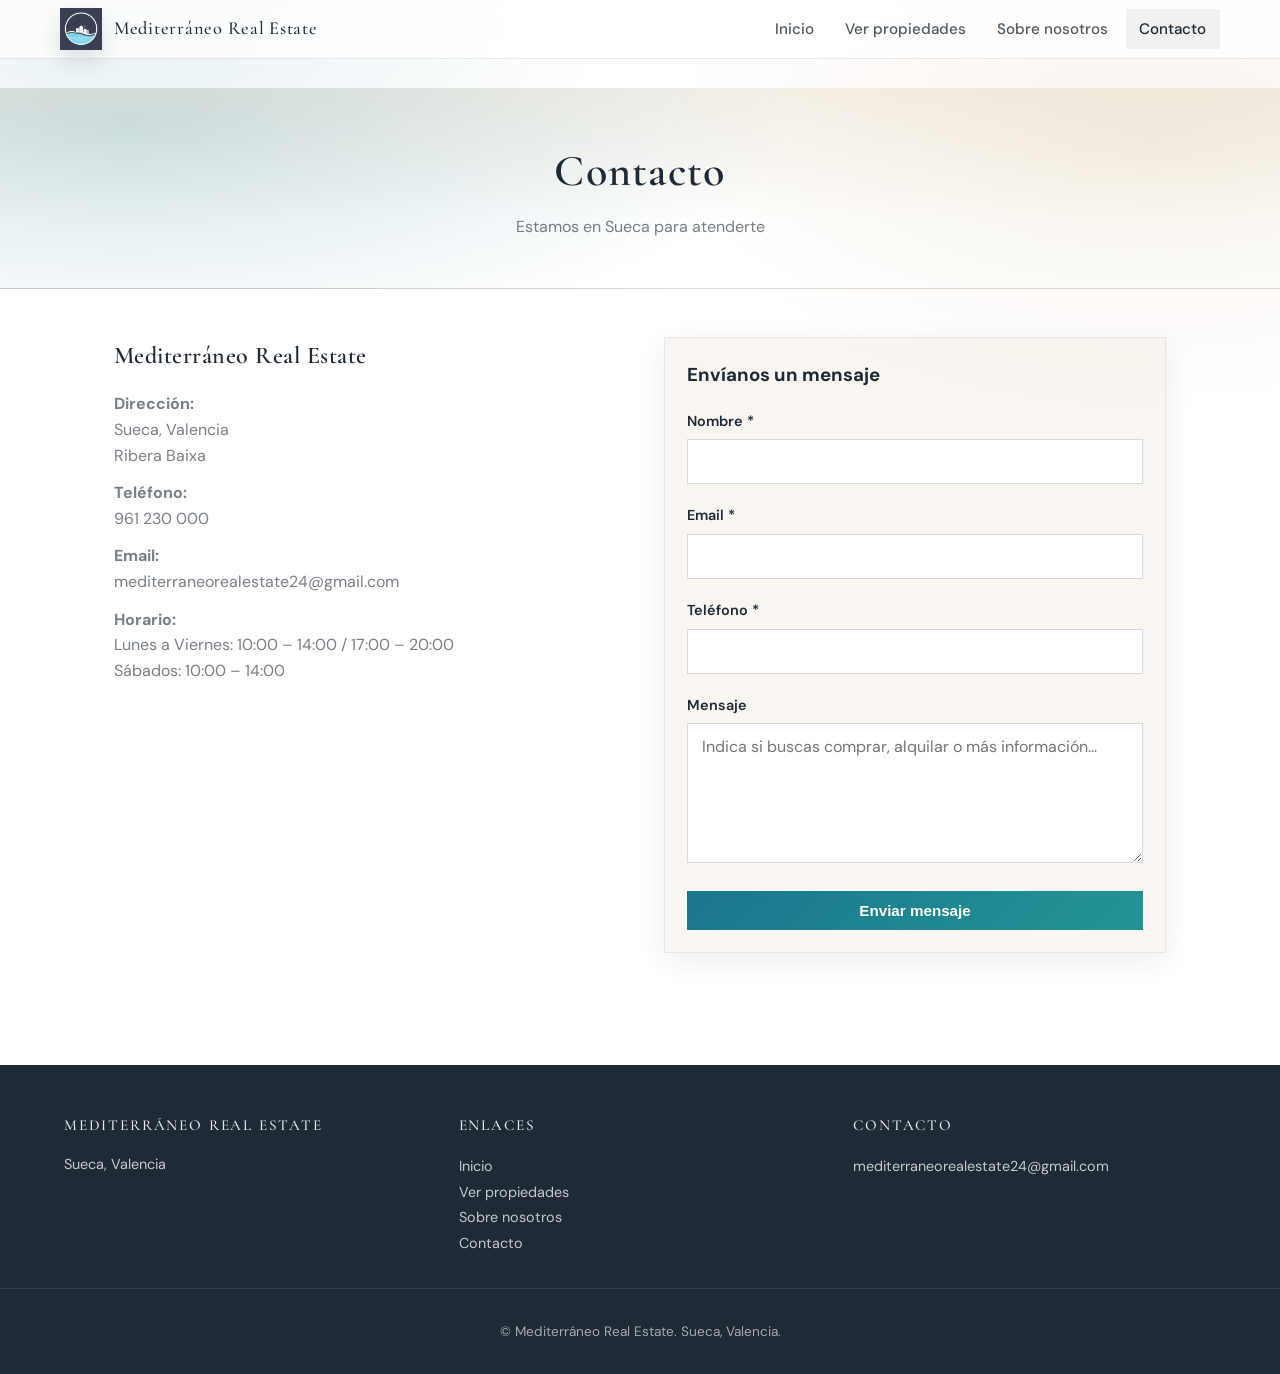
==== contacto.html @ bcb8c0ab "Initial commit: Mediterráneo Real Estate website Co-authored-by: Cursor <cursoragent@cursor.com>" ====
<!DOCTYPE html>
<html lang="es">
<head>
  <meta charset="UTF-8">
  <meta name="viewport" content="width=device-width, initial-scale=1.0">
  <title>Contacto | Mediterráneo Real Estate</title>
  <meta name="description" content="Contacta con Mediterráneo Real Estate en Sueca, Valencia.">
  <link rel="canonical" href="https://mediterraneorealestate.netlify.app/contacto.html">
  <meta property="og:type" content="website">
  <meta property="og:url" content="https://mediterraneorealestate.netlify.app/contacto.html">
  <meta property="og:title" content="Contacto | Mediterráneo Real Estate">
  <meta property="og:description" content="Contacta con Mediterráneo Real Estate en Sueca, Valencia.">
  <meta property="og:image" content="https://mediterraneorealestate.netlify.app/assets/logo.png">
  <meta property="og:locale" content="es_ES">
  <meta name="twitter:card" content="summary_large_image">
  <meta name="twitter:title" content="Contacto | Mediterráneo Real Estate">
  <meta name="twitter:description" content="Contacta con Mediterráneo Real Estate en Sueca, Valencia.">
  <script async src="https://www.googletagmanager.com/gtag/js?id=G-HPLTVZCX7P"></script>
  <script>
    window.dataLayer = window.dataLayer || [];
    function gtag(){ dataLayer.push(arguments); }
    gtag('js', new Date());
    gtag('config', 'G-HPLTVZCX7P');
  </script>
  <link rel="preconnect" href="https://fonts.googleapis.com">
  <link rel="preconnect" href="https://fonts.gstatic.com" crossorigin>
  <link href="https://fonts.googleapis.com/css2?family=Cormorant+Garamond:ital,wght@0,400;0,500;0,600;0,700;1,400&family=DM+Sans:wght@400;500;600;700&display=swap" rel="stylesheet">
  <link rel="stylesheet" href="css/styles.css">
</head>
<body>
  <header class="site-header">
    <div class="header-inner">
      <a href="index.html" class="logo-link">
        <img src="assets/logo.png" alt="Mediterráneo Real Estate">
        <span class="logo-text">Mediterráneo Real Estate</span>
      </a>
      <nav class="nav-main" id="nav-main">
        <a href="index.html#inicio">Inicio</a>
        <a href="index.html#propiedades">Ver propiedades</a>
        <a href="index.html#sobre">Sobre nosotros</a>
        <a href="contacto.html" class="active">Contacto</a>
      </nav>
      <button class="nav-toggle" id="nav-toggle" aria-label="Abrir menú">☰</button>
    </div>
  </header>

  <main>
    <header class="page-header">
      <div class="container">
        <h1>Contacto</h1>
        <p>Estamos en Sueca para atenderte</p>
      </div>
    </header>

    <section class="section">
      <div class="container">
        <div class="contact-layout">
          <div class="contact-info">
            <h3>Mediterráneo Real Estate</h3>
            <p><strong>Dirección:</strong><br>Sueca, Valencia<br>Ribera Baixa</p>
            <p><strong>Teléfono:</strong><br><a href="tel:+349612300000">961 230 000</a></p>
            <p><strong>Email:</strong><br><a href="mailto:mediterraneorealestate24@gmail.com">mediterraneorealestate24@gmail.com</a></p>
            <p><strong>Horario:</strong><br>Lunes a Viernes: 10:00 – 14:00 / 17:00 – 20:00<br>Sábados: 10:00 – 14:00</p>
          </div>
          <div class="contact-form">
            <h3 style="margin-bottom: 1.25rem;">Envíanos un mensaje</h3>
            <form action="#" method="post" id="contact-form" data-validate="contact">
              <div class="form-group">
                <label for="nombre">Nombre *</label>
                <input type="text" id="nombre" name="nombre" required>
              </div>
              <div class="form-group">
                <label for="email">Email *</label>
                <input type="email" id="email" name="email" required>
              </div>
              <div class="form-group">
                <label for="telefono">Teléfono *</label>
                <input type="tel" id="telefono" name="telefono" required>
              </div>
              <div class="form-group">
                <label for="mensaje">Mensaje</label>
                <textarea id="mensaje" name="mensaje" placeholder="Indica si buscas comprar, alquilar o más información..."></textarea>
              </div>
              <button type="submit" class="btn btn-primary" style="width: 100%;" data-ga-event="form_submit" data-ga-label="contacto">Enviar mensaje</button>
              <div class="inline-alert" data-form-alert role="status" aria-live="polite"></div>
            </form>
          </div>
        </div>
      </div>
    </section>
  </main>

  <footer class="site-footer">
    <div class="footer-inner">
      <div>
        <h4>Mediterráneo Real Estate</h4>
        <p>Sueca, Valencia</p>
      </div>
      <div>
        <h4>Enlaces</h4>
        <a href="index.html">Inicio</a><br>
        <a href="index.html#propiedades">Ver propiedades</a><br>
        <a href="index.html#sobre">Sobre nosotros</a><br>
        <a href="contacto.html">Contacto</a>
      </div>
      <div>
        <h4>Contacto</h4>
        <a href="mailto:mediterraneorealestate24@gmail.com">mediterraneorealestate24@gmail.com</a>
      </div>
    </div>
    <div class="footer-bottom">
      © Mediterráneo Real Estate. Sueca, Valencia.
    </div>
  </footer>

  <script src="js/app.js" defer></script>
</body>
</html>
---- css/styles.css ----
/* Mediterráneo Real Estate — Sueca, Valencia */

:root {
  --color-ink: #1e2a35;
  --color-ink-2: rgba(30,42,53,0.78);
  --color-muted: rgba(30,42,53,0.60);

  --color-bg: #ffffff;
  --color-sand: #f4efe6;
  --color-mist: #f6f7f9;
  --color-line: rgba(30,42,53,0.10);

  --color-accent: #0f6f8a;          /* mediterranean blue */
  --color-accent-2: #d9c7a0;        /* warm sand accent */
  --color-accent-hover: #1186a6;
  --color-teal: #0b8a8a;
  --color-sunset: #d18d5f;

  --font-sans: 'DM Sans', -apple-system, BlinkMacSystemFont, system-ui, sans-serif;
  --font-display: 'Cormorant Garamond', Georgia, serif;
  --radius: 0px;
  --shadow: 0 10px 30px rgba(30,42,53,0.10);
  --shadow-hover: 0 18px 48px rgba(30,42,53,0.14);
  --shadow-soft: 0 8px 26px rgba(30,42,53,0.08);

  --ease-out: cubic-bezier(0.16, 1, 0.3, 1);
  --focus: 0 0 0 4px rgba(15,111,138,0.18);
}

* {
  box-sizing: border-box;
  margin: 0;
  padding: 0;
}

html {
  scroll-behavior: smooth;
}

body {
  font-family: var(--font-sans);
  color: var(--color-ink);
  line-height: 1.6;
  background:
    radial-gradient(900px 500px at 10% 0%, rgba(15,111,138,0.10) 0%, rgba(15,111,138,0) 55%),
    radial-gradient(900px 500px at 90% 10%, rgba(209,141,95,0.10) 0%, rgba(209,141,95,0) 55%),
    var(--color-bg);
}

img {
  max-width: 100%;
  height: auto;
  display: block;
}

a {
  color: inherit;
  text-decoration: none;
}

/* Header - white, minimal */
.site-header {
  position: fixed;
  top: 0;
  left: 0;
  right: 0;
  z-index: 100;
  background: rgba(255,255,255,0.78);
  border-bottom: 1px solid var(--color-line);
  backdrop-filter: blur(10px);
  -webkit-backdrop-filter: blur(10px);
}

.header-inner {
  max-width: 1200px;
  margin: 0 auto;
  padding: 0.5rem 1.25rem;
  display: flex;
  align-items: center;
  justify-content: space-between;
  gap: 2rem;
}

.logo-link {
  display: flex;
  align-items: center;
  gap: 0.75rem;
}

.logo-link img {
  height: 42px;
  width: 42px;
  object-fit: cover;
  border-radius: var(--radius);
  box-shadow: 0 10px 22px rgba(30,42,53,0.14);
}

.logo-text {
  font-family: var(--font-display);
  font-weight: 500;
  font-size: 1.15rem;
  color: var(--color-ink);
  letter-spacing: 0.04em;
}

.nav-main {
  display: flex;
  align-items: center;
  gap: 0.25rem;
}

.nav-main a {
  color: var(--color-ink-2);
  font-weight: 500;
  font-size: 0.95rem;
  padding: 0.52rem 0.85rem;
  border-radius: var(--radius);
  transition: color 0.25s var(--ease-out), background 0.25s var(--ease-out);
}

.nav-main a:hover,
.nav-main a.active {
  color: var(--color-ink);
  background: rgba(30,42,53,0.06);
}

.nav-toggle {
  display: none;
  background: none;
  border: none;
  color: var(--color-ink);
  font-size: 1.5rem;
  cursor: pointer;
  padding: 0.5rem;
}

/* Main content - offset for fixed header */
main {
  padding-top: 88px;
  min-height: calc(100vh - 88px);
}

.container {
  max-width: 1100px;
  margin: 0 auto;
  padding: 0 1.5rem;
}

.container-wide {
  max-width: 1200px;
  margin: 0 auto;
  padding: 0 1.5rem;
}

/* Hero */
.hero {
  background: linear-gradient(180deg, rgba(244,239,230,0.94) 0%, rgba(255,255,255,0.98) 55%, rgba(255,255,255,1) 100%);
  color: var(--color-ink);
  padding: 4rem 0 5rem;
  text-align: center;
  position: relative;
}

.hero.hero-with-bg {
  background:
    linear-gradient(180deg, rgba(30,42,53,0.18) 0%, rgba(30,42,53,0.50) 55%, rgba(30,42,53,0.82) 100%),
    url('https://images.unsplash.com/photo-1600585152220-90363fe7e115?w=2200&q=90') center/cover no-repeat;
  min-height: 84vh;
  display: flex;
  align-items: center;
  padding: 6rem 0 5rem;
}

.hero h1 {
  font-family: var(--font-display);
  font-size: clamp(2.25rem, 5.5vw, 3.5rem);
  font-weight: 600;
  letter-spacing: 0.02em;
  margin-bottom: 1rem;
  line-height: 1.15;
}

.hero.hero-with-bg h1 {
  font-weight: 500;
  letter-spacing: 0.04em;
  color: #fff;
  text-shadow: 0 18px 55px rgba(0,0,0,0.45);
}

.hero .subtitle {
  font-size: 1.15rem;
  font-weight: 400;
  opacity: 0.95;
  margin-bottom: 2rem;
  max-width: 520px;
  margin-left: auto;
  margin-right: auto;
  letter-spacing: 0.01em;
}

.hero.hero-with-bg .subtitle {
  color: rgba(255,255,255,0.88);
}

.hero-actions {
  display: flex;
  flex-wrap: wrap;
  gap: 1rem;
  justify-content: center;
}

/* Buttons */
.btn {
  display: inline-flex;
  align-items: center;
  justify-content: center;
  gap: 0.5rem;
  font-weight: 600;
  font-size: 0.95rem;
  padding: 0.7rem 1.15rem;
  border-radius: var(--radius);
  transition: transform 0.25s var(--ease-out), box-shadow 0.25s var(--ease-out), background 0.25s var(--ease-out), color 0.25s var(--ease-out), border-color 0.25s var(--ease-out);
  border: none;
  cursor: pointer;
}

.btn-primary {
  background: linear-gradient(135deg, rgba(15,111,138,0.95) 0%, rgba(11,138,138,0.90) 100%);
  color: #fff;
}

.btn-primary:hover {
  background: linear-gradient(135deg, rgba(17,134,166,0.98) 0%, rgba(11,138,138,0.96) 100%);
  transform: translateY(-2px);
  box-shadow: var(--shadow-hover);
}

.btn-outline {
  background: transparent;
  color: var(--color-ink);
  border: 1px solid rgba(30,42,53,0.22);
}

.btn-outline:hover {
  border-color: rgba(30,42,53,0.28);
  background: rgba(244,239,230,0.65);
}

.btn-soft {
  background: rgba(255,255,255,0.18);
  border-color: rgba(255,255,255,0.45);
  color: rgba(255,255,255,0.92);
}

.btn-soft:hover {
  border-color: rgba(255,255,255,0.60);
  background: rgba(255,255,255,0.26);
}

/* Section titles */
.section-title {
  font-family: var(--font-display);
  font-size: clamp(1.9rem, 3.2vw, 2.5rem);
  font-weight: 600;
  color: var(--color-ink);
  margin-bottom: 0.5rem;
  letter-spacing: 0.02em;
}

.section-subtitle {
  color: var(--color-muted);
  font-size: 1rem;
  margin-bottom: 2rem;
}

/* Cards */
.card-grid {
  display: grid;
  grid-template-columns: repeat(auto-fit, minmax(320px, 1fr));
  gap: 1.5rem;
}

.card {
  background: #fff;
  border-radius: var(--radius);
  overflow: hidden;
  box-shadow: var(--shadow);
  border: 1px solid rgba(30,42,53,0.08);
  transition: transform 0.35s var(--ease-out), box-shadow 0.35s var(--ease-out), border-color 0.35s var(--ease-out);
}

.card:hover {
  transform: translateY(-4px);
  box-shadow: var(--shadow-hover);
  border-color: rgba(30,42,53,0.14);
}

.card-image {
  aspect-ratio: 16/10;
  background: linear-gradient(135deg, rgba(15,111,138,0.14) 0%, rgba(217,199,160,0.24) 100%);
  overflow: hidden;
}

.card-image img {
  width: 100%;
  height: 100%;
  object-fit: cover;
  transition: transform 0.55s var(--ease-out);
}

.card:hover .card-image img {
  transform: scale(1.05);
}

.card-body {
  padding: 1.45rem;
}

.card-body h3 {
  font-family: var(--font-display);
  font-size: 1.35rem;
  font-weight: 600;
  color: var(--color-ink);
  margin-bottom: 0.5rem;
  letter-spacing: 0.02em;
}

.card-body p {
  color: var(--color-muted);
  font-size: 0.95rem;
}

/* Home sections */
.section {
  padding: 3rem 0;
}

.section-alt {
  background:
    radial-gradient(900px 380px at 15% 10%, rgba(15,111,138,0.10) 0%, rgba(15,111,138,0) 55%),
    radial-gradient(900px 380px at 85% 10%, rgba(209,141,95,0.14) 0%, rgba(209,141,95,0) 55%),
    linear-gradient(180deg, rgba(246,247,249,0.92) 0%, rgba(255,255,255,1) 100%);
}

/* Footer */
.site-footer {
  background: var(--color-ink);
  color: #fff;
  padding: 3rem 0 2rem;
  margin-top: 4rem;
}

.footer-inner {
  max-width: 1200px;
  margin: 0 auto;
  padding: 0 1.5rem;
  display: grid;
  grid-template-columns: repeat(auto-fit, minmax(200px, 1fr));
  gap: 2rem;
  margin-bottom: 2rem;
}

.footer-inner h4 {
  font-family: var(--font-display);
  font-size: 0.95rem;
  font-weight: 500;
  text-transform: uppercase;
  letter-spacing: 0.12em;
  margin-bottom: 1rem;
  opacity: 0.9;
}

.footer-inner a,
.footer-inner p {
  color: rgba(255,255,255,0.75);
  font-size: 0.9rem;
  margin-bottom: 0.5rem;
}

.footer-inner a:hover {
  color: rgba(217,199,160,0.95);
}

.footer-bottom {
  text-align: center;
  padding-top: 2rem;
  border-top: 1px solid rgba(255,255,255,0.1);
  color: rgba(255,255,255,0.6);
  font-size: 0.85rem;
}

/* Page header (inner pages) */
.page-header {
  background:
    radial-gradient(1200px 400px at 10% 20%, rgba(15,111,138,0.18) 0%, rgba(15,111,138,0) 55%),
    radial-gradient(900px 380px at 90% 30%, rgba(217,199,160,0.24) 0%, rgba(217,199,160,0) 55%),
    linear-gradient(180deg, rgba(244,239,230,0.9) 0%, rgba(255,255,255,1) 65%);
  color: var(--color-ink);
  padding: 3rem 0;
  text-align: center;
  border-bottom: 1px solid var(--color-line);
}

.page-header h1 {
  font-family: var(--font-display);
  font-size: clamp(1.9rem, 4vw, 2.75rem);
  font-weight: 600;
  letter-spacing: 0.03em;
}

.page-header p {
  color: var(--color-muted);
  margin-top: 0.5rem;
}

/* Testimonials */
.testimonials-grid {
  display: grid;
  grid-template-columns: repeat(auto-fit, minmax(300px, 1fr));
  gap: 1.5rem;
}

.testimonial-card {
  background: #fff;
  padding: 2rem;
  border-radius: var(--radius);
  box-shadow: var(--shadow-soft);
  border-left: 3px solid rgba(15,111,138,0.55);
  border: 1px solid rgba(30,42,53,0.08);
}

.testimonial-card blockquote {
  font-size: 1rem;
  color: var(--color-ink);
  margin-bottom: 1.25rem;
  font-style: italic;
  line-height: 1.65;
}

.testimonial-card .author {
  font-weight: 600;
  color: var(--color-ink);
  font-size: 0.95rem;
}

.testimonial-card .role {
  font-size: 0.85rem;
  color: var(--color-muted);
}

/* Forms */
.form-group {
  margin-bottom: 1.25rem;
}

.form-group label {
  display: block;
  font-weight: 600;
  font-size: 0.9rem;
  color: var(--color-ink);
  margin-bottom: 0.4rem;
}

.form-group input,
.form-group textarea {
  width: 100%;
  padding: 0.7rem 0.9rem;
  border: 1px solid rgba(30,42,53,0.18);
  border-radius: var(--radius);
  font-family: inherit;
  font-size: 1rem;
  transition: border-color 0.25s var(--ease-out), box-shadow 0.25s var(--ease-out);
  background: #fff;
}

.form-group input:focus,
.form-group textarea:focus {
  outline: none;
  border-color: rgba(15,111,138,0.55);
  box-shadow: var(--focus);
}

.form-group textarea {
  min-height: 140px;
  resize: vertical;
}

.contact-layout {
  display: grid;
  grid-template-columns: 1fr 1fr;
  gap: 3rem;
  align-items: start;
}

.contact-info h3 {
  font-family: var(--font-display);
  font-size: 1.5rem;
  font-weight: 600;
  color: var(--color-ink);
  margin-bottom: 1rem;
  letter-spacing: 0.02em;
}

.contact-info p {
  color: var(--color-muted);
  margin-bottom: 0.75rem;
}

.contact-form {
  background: rgba(244,239,230,0.55);
  padding: 1.35rem;
  border-radius: var(--radius);
  border: 1px solid rgba(30,42,53,0.08);
  box-shadow: var(--shadow-soft);
}

/* Listings (Buy/Rent) */
.listing-filters {
  display: flex;
  flex-wrap: wrap;
  gap: 1rem;
  margin-bottom: 2rem;
  align-items: center;
}

.listing-filters select {
  padding: 0.55rem 0.85rem;
  border: 1px solid rgba(30,42,53,0.18);
  border-radius: var(--radius);
  font-family: inherit;
  font-size: 0.95rem;
  background: #fff;
}

.listing-placeholder {
  text-align: center;
  padding: 2.75rem 1.5rem;
  background: rgba(244,239,230,0.45);
  border-radius: var(--radius);
  color: var(--color-muted);
  border: 1px solid rgba(30,42,53,0.08);
}

.listing-placeholder p {
  margin-bottom: 1rem;
}

/* Mobile */
@media (max-width: 768px) {
  .nav-main {
    display: none;
    position: absolute;
    top: 100%;
    left: 0;
    right: 0;
    background: #ffffff;
    flex-direction: column;
    padding: 1rem;
    border-bottom: 1px solid var(--color-line);
    box-shadow: 0 18px 40px rgba(30,42,53,0.10);
  }

  .nav-main.is-open {
    display: flex;
  }

  .nav-toggle {
    display: block;
  }

  .contact-layout {
    grid-template-columns: 1fr;
  }

  .hero {
    padding: 3rem 0 4rem;
  }
}

/* -----------------------------
   Reveal animations (on-scroll)
------------------------------ */
.reveal {
  opacity: 0;
  transform: translateY(14px);
  transition: opacity 0.8s var(--ease-out), transform 0.8s var(--ease-out);
  will-change: opacity, transform;
}

.reveal.is-visible {
  opacity: 1;
  transform: translateY(0);
}

/* -----------------------------
   Property UI
------------------------------ */
.pill {
  display: inline-flex;
  align-items: center;
  gap: 0.5rem;
  font-size: 0.78rem;
  font-weight: 600;
  letter-spacing: 0.08em;
  text-transform: uppercase;
  padding: 0.35rem 0.6rem;
  border-radius: 999px;
  border: 1px solid rgba(30,42,53,0.14);
  background: rgba(255,255,255,0.85);
  color: rgba(30,42,53,0.78);
}

.meta-row {
  display: flex;
  flex-wrap: wrap;
  gap: 0.6rem 1rem;
  margin-top: 0.9rem;
  color: rgba(30,42,53,0.70);
  font-size: 0.92rem;
}

.meta-item {
  display: inline-flex;
  align-items: center;
  gap: 0.5rem;
}

.icon {
  width: 18px;
  height: 18px;
  display: inline-block;
  border-radius: var(--radius);
  background: rgba(15,111,138,0.10);
  border: 1px solid rgba(15,111,138,0.18);
  position: relative;
}

.icon::after {
  content: "";
  position: absolute;
  inset: 4px;
  border-radius: 5px;
  background: rgba(15,111,138,0.22);
}

.price {
  margin-top: 0.85rem;
  font-weight: 700;
  letter-spacing: 0.02em;
  color: var(--color-ink);
}

.card-actions {
  margin-top: 1.1rem;
  display: flex;
  justify-content: space-between;
  align-items: center;
  gap: 0.75rem;
}

.btn-link {
  font-weight: 400;
  color: rgba(15,111,138,0.95);
  letter-spacing: 0.02em;
  padding: 0.25rem 0.25rem;
  border-radius: var(--radius);
  transition: background 0.25s var(--ease-out), color 0.25s var(--ease-out), transform 0.25s var(--ease-out);
}

.btn-link:hover {
  background: rgba(15,111,138,0.08);
  color: var(--color-accent);
  transform: translateY(-1px);
}

/* Photo mosaic */
.photo-mosaic {
  display: grid;
  grid-template-columns: 1.25fr 1fr 1fr;
  grid-template-rows: 220px 220px;
  gap: 14px;
}

.photo-tile {
  position: relative;
  overflow: hidden;
  border: 1px solid rgba(30,42,53,0.10);
  box-shadow: var(--shadow-soft);
  background: rgba(244,239,230,0.35);
}

.photo-tile img {
  width: 100%;
  height: 100%;
  object-fit: cover;
  transform: scale(1.02);
  transition: transform 0.55s var(--ease-out), filter 0.55s var(--ease-out);
  filter: saturate(1.08) contrast(1.06);
}

.photo-tile:hover img {
  transform: scale(1.06);
}

.photo-tile.is-large {
  grid-row: 1 / span 2;
}

.photo-caption {
  position: absolute;
  left: 0;
  right: 0;
  bottom: 0;
  padding: 0.85rem 0.95rem;
  background: linear-gradient(180deg, rgba(30,42,53,0) 0%, rgba(30,42,53,0.75) 100%);
  color: #fff;
  font-weight: 700;
  letter-spacing: 0.02em;
}

@media (max-width: 920px) {
  .photo-mosaic {
    grid-template-columns: 1fr 1fr;
    grid-template-rows: 220px 220px 220px;
  }
  .photo-tile.is-large {
    grid-row: auto;
    grid-column: 1 / -1;
    height: 260px;
  }
}

/* -----------------------------
   About blocks (alternating)
------------------------------ */
.about-block {
  display: grid;
  grid-template-columns: 1fr 1fr;
  gap: 2.2rem;
  align-items: center;
  padding: 1.15rem;
  border-radius: var(--radius);
  border: 1px solid rgba(30,42,53,0.10);
  background: #fff;
  box-shadow: var(--shadow-soft);
  margin-bottom: 1.4rem;
}

.about-block:nth-child(even) .about-media {
  order: 2;
}

.about-media {
  border-radius: var(--radius);
  overflow: hidden;
  border: 1px solid rgba(30,42,53,0.10);
  background: rgba(244,239,230,0.45);
}

.about-media img {
  width: 100%;
  height: 100%;
  object-fit: cover;
  aspect-ratio: 16/11;
  transform: scale(1.01);
}

.about-copy h3 {
  font-family: var(--font-display);
  font-size: 1.85rem;
  letter-spacing: 0.02em;
  margin-bottom: 0.5rem;
}

.about-copy p {
  color: var(--color-muted);
  margin-bottom: 0.75rem;
  max-width: 58ch;
}

/* -----------------------------
   Property detail / gallery
------------------------------ */
.detail-grid {
  display: grid;
  grid-template-columns: 1.2fr 0.8fr;
  gap: 2.25rem;
  align-items: start;
}

.gallery {
  border-radius: var(--radius);
  overflow: hidden;
  border: 1px solid rgba(30,42,53,0.10);
  box-shadow: var(--shadow);
  background: #fff;
}

.gallery-main {
  position: relative;
  aspect-ratio: 16/10;
  overflow: hidden;
}

.gallery-main img {
  width: 100%;
  height: 100%;
  object-fit: cover;
  transform: scale(1.01);
}

.gallery-controls {
  position: absolute;
  inset: auto 12px 12px 12px;
  display: flex;
  justify-content: space-between;
  align-items: center;
  gap: 0.75rem;
  pointer-events: none;
}

.gallery-btn {
  pointer-events: auto;
  width: 44px;
  height: 44px;
  border-radius: var(--radius);
  border: 1px solid rgba(255,255,255,0.55);
  background: rgba(30,42,53,0.35);
  color: #fff;
  display: grid;
  place-items: center;
  cursor: pointer;
  transition: transform 0.25s var(--ease-out), background 0.25s var(--ease-out);
}

.gallery-btn:hover {
  transform: translateY(-1px);
  background: rgba(30,42,53,0.45);
}

.gallery-thumbs {
  display: grid;
  grid-template-columns: repeat(5, 1fr);
  gap: 10px;
  padding: 12px;
  background: rgba(244,239,230,0.55);
}

.thumb {
  border-radius: var(--radius);
  overflow: hidden;
  border: 1px solid rgba(30,42,53,0.10);
  cursor: pointer;
  transition: transform 0.25s var(--ease-out), box-shadow 0.25s var(--ease-out), border-color 0.25s var(--ease-out);
}

.thumb img {
  width: 100%;
  height: 62px;
  object-fit: cover;
  transform: scale(1.02);
}

.thumb.is-active {
  border-color: rgba(15,111,138,0.40);
  box-shadow: 0 10px 24px rgba(15,111,138,0.14);
}

.thumb:hover {
  transform: translateY(-2px);
}

.detail-panel {
  background: #fff;
  border-radius: var(--radius);
  border: 1px solid rgba(30,42,53,0.10);
  box-shadow: var(--shadow-soft);
  padding: 1.25rem;
}

.detail-panel h1,
.detail-panel h2 {
  font-family: var(--font-display);
  letter-spacing: 0.02em;
  color: var(--color-ink);
}

.detail-panel h1 {
  font-size: 2rem;
  font-weight: 600;
  margin-bottom: 0.35rem;
}

.detail-location {
  color: var(--color-muted);
  margin-bottom: 1rem;
}

.detail-price {
  font-size: 1.35rem;
  font-weight: 800;
  margin: 0.85rem 0 1rem;
}

.detail-features {
  display: grid;
  grid-template-columns: 1fr 1fr;
  gap: 0.75rem;
  margin: 1rem 0 1.25rem;
}

.feature {
  background: rgba(244,239,230,0.55);
  border: 1px solid rgba(30,42,53,0.10);
  border-radius: var(--radius);
  padding: 0.75rem 0.8rem;
}

.feature .label {
  font-size: 0.82rem;
  letter-spacing: 0.10em;
  text-transform: uppercase;
  color: rgba(30,42,53,0.62);
  margin-bottom: 0.25rem;
  font-weight: 700;
}

.feature .value {
  font-weight: 800;
  color: var(--color-ink);
}

.inline-alert {
  margin-top: 0.85rem;
  border-radius: var(--radius);
  padding: 0.9rem 1rem;
  border: 1px solid rgba(30,42,53,0.10);
  background: rgba(246,247,249,0.9);
  color: rgba(30,42,53,0.78);
  display: none;
}

.inline-alert.is-visible {
  display: block;
}

.field-error {
  color: rgba(145, 43, 43, 0.95);
  font-size: 0.85rem;
  margin-top: 0.4rem;
}

.input-error {
  border-color: rgba(145, 43, 43, 0.50) !important;
  box-shadow: 0 0 0 4px rgba(145, 43, 43, 0.10) !important;
}

/* -----------------------------
   Valuation tool
------------------------------ */
.tool-shell {
  background: radial-gradient(900px 300px at 20% 10%, rgba(15,111,138,0.10) 0%, rgba(15,111,138,0) 55%),
    radial-gradient(900px 300px at 80% 0%, rgba(217,199,160,0.22) 0%, rgba(217,199,160,0) 55%),
    linear-gradient(180deg, rgba(244,239,230,0.55) 0%, rgba(255,255,255,1) 100%);
  border: 1px solid rgba(30,42,53,0.10);
  border-radius: var(--radius);
  padding: 1.25rem;
  box-shadow: var(--shadow-soft);
}

/* -----------------------------
   Valuation wizard (E&V style)
------------------------------ */
.wizard {
  max-width: 920px;
  margin: 0 auto;
}

.wizard-top {
  margin-bottom: 1.25rem;
}

.wizard-kicker {
  text-transform: uppercase;
  letter-spacing: 0.14em;
  font-weight: 700;
  font-size: 0.78rem;
  color: rgba(30,42,53,0.62);
}

.wizard-title {
  font-family: var(--font-display);
  font-size: clamp(2.05rem, 4.3vw, 3rem);
  font-weight: 600;
  margin-top: 0.35rem;
  letter-spacing: 0.02em;
}

.wizard-progress {
  margin-top: 0.9rem;
  height: 4px;
  background: rgba(30,42,53,0.10);
  position: relative;
  overflow: hidden;
}

.wizard-progress-bar {
  height: 100%;
  width: 0%;
  background: rgba(30,42,53,0.90);
  transition: width 0.35s var(--ease-out);
}

.wizard-step-label {
  margin-top: 0.65rem;
  color: rgba(30,42,53,0.70);
  font-weight: 600;
}

.wizard-shell {
  border: 1px solid rgba(30,42,53,0.10);
  background: rgba(255,255,255,0.92);
  box-shadow: var(--shadow-soft);
  padding: 1.25rem;
}

.wizard-step {
  display: none;
}

.wizard-step.is-active {
  display: block;
}

.wizard-question {
  font-family: var(--font-display);
  font-size: 1.75rem;
  font-weight: 600;
  letter-spacing: 0.02em;
  margin-bottom: 0.65rem;
}

.wizard-subtext {
  color: rgba(30,42,53,0.62);
  margin-bottom: 1.1rem;
}

.wizard-hint {
  margin-top: 0.9rem;
  color: rgba(30,42,53,0.62);
  display: grid;
  gap: 0.4rem;
  font-size: 0.95rem;
}

.option-grid {
  display: grid;
  grid-template-columns: 1fr 1fr;
  gap: 0.85rem;
}

.option-stack {
  display: grid;
  gap: 0.7rem;
}

.option-card {
  text-align: left;
  background: #fff;
  border: 1px solid rgba(30,42,53,0.16);
  box-shadow: 0 10px 22px rgba(30,42,53,0.08);
  padding: 1rem;
  cursor: pointer;
  transition: transform 0.25s var(--ease-out), box-shadow 0.25s var(--ease-out), border-color 0.25s var(--ease-out);
}

.option-card:hover {
  transform: translateY(-2px);
  box-shadow: 0 16px 34px rgba(30,42,53,0.12);
}

.option-card.is-selected {
  border-color: rgba(30,42,53,0.60);
  box-shadow: 0 18px 40px rgba(30,42,53,0.14);
}

.option-title {
  font-weight: 800;
  letter-spacing: 0.01em;
  font-size: 1.05rem;
  color: rgba(30,42,53,0.90);
}

.option-sub {
  margin-top: 0.25rem;
  color: rgba(30,42,53,0.62);
  font-size: 0.92rem;
}

.option-row {
  display: flex;
  align-items: center;
  justify-content: space-between;
  font-weight: 700;
}

.wizard-nav {
  margin-top: 1.1rem;
  padding-top: 1rem;
  border-top: 1px solid rgba(30,42,53,0.10);
  display: flex;
  align-items: center;
  justify-content: space-between;
  gap: 0.75rem;
}

.wizard-nav-right {
  display: flex;
  gap: 0.75rem;
}

.wizard-grid {
  margin-top: 0.6rem;
}

.unit-field {
  position: relative;
}

.unit-field input {
  padding-right: 2.75rem;
}

.unit {
  position: absolute;
  right: 0.9rem;
  top: 50%;
  transform: translateY(-50%);
  color: rgba(30,42,53,0.60);
  font-weight: 700;
}

.counter {
  display: grid;
  grid-template-columns: 46px 1fr 46px;
  border: 1px solid rgba(30,42,53,0.18);
  background: #fff;
}

.counter-btn {
  background: rgba(244,239,230,0.45);
  border: 0;
  font-size: 1.25rem;
  cursor: pointer;
  transition: background 0.2s var(--ease-out);
}

.counter-btn:hover {
  background: rgba(244,239,230,0.75);
}

.counter-value {
  border: 0;
  text-align: center;
  font-weight: 800;
  font-size: 1rem;
  background: #fff;
  padding: 0.7rem 0.8rem;
}

.check-list {
  display: grid;
  gap: 0.65rem;
  margin-top: 0.75rem;
}

.check-row {
  display: flex;
  align-items: center;
  justify-content: space-between;
  gap: 1rem;
  padding: 0.9rem 1rem;
  border: 1px solid rgba(30,42,53,0.14);
  background: #fff;
  font-weight: 700;
}

.check-row input {
  width: 18px;
  height: 18px;
}

.char-count {
  margin-top: 0.4rem;
  text-align: right;
  color: rgba(30,42,53,0.55);
  font-weight: 700;
  font-size: 0.85rem;
}

.wizard-submit {
  width: 100%;
  margin-top: 0.75rem;
}

.wizard-result-title {
  font-weight: 800;
  letter-spacing: 0.08em;
  text-transform: uppercase;
  font-size: 0.8rem;
  color: rgba(30,42,53,0.70);
}

.wizard-result-price {
  margin-top: 0.5rem;
  font-weight: 900;
  font-size: 1.35rem;
  letter-spacing: 0.01em;
}

@media (max-width: 760px) {
  .option-grid {
    grid-template-columns: 1fr;
  }
  .wizard-shell {
    padding: 1rem;
  }
}

.tool-grid {
  display: grid;
  grid-template-columns: 1fr 1fr;
  gap: 1rem 1.2rem;
}

.tool-grid .form-group {
  margin-bottom: 0;
}

.tool-result {
  margin-top: 1.25rem;
  padding: 1.1rem 1.15rem;
  border-radius: var(--radius);
  border: 1px solid rgba(15,111,138,0.22);
  background: rgba(255,255,255,0.92);
  display: none;
  animation: popIn 0.55s var(--ease-out) both;
}

.tool-result.is-visible {
  display: block;
}

@keyframes popIn {
  from { opacity: 0; transform: translateY(10px); }
  to { opacity: 1; transform: translateY(0); }
}

@media (max-width: 980px) {
  .detail-grid {
    grid-template-columns: 1fr;
  }
  .gallery-thumbs {
    grid-template-columns: repeat(4, 1fr);
  }
  .about-block {
    grid-template-columns: 1fr;
  }
  .about-block:nth-child(even) .about-media {
    order: 0;
  }
}

@media (max-width: 640px) {
  .tool-grid {
    grid-template-columns: 1fr;
  }
  .gallery-thumbs {
    grid-template-columns: repeat(3, 1fr);
  }
}

/* Ver viviendas — platform links */
.section-compact {
  padding: 2rem 0;
}

.section-compact .container {
  text-align: center;
}

.section-compact .section-title {
  margin-bottom: 1.25rem;
}

.platform-grid {
  display: inline-flex;
  flex-wrap: nowrap;
  justify-content: center;
  align-items: stretch;
  gap: 1.25rem;
  width: 100%;
}

.platform-btn {
  display: flex;
  flex-direction: column;
  align-items: center;
  justify-content: center;
  gap: 0.5rem;
  width: 160px;
  height: 120px;
  padding: 1.25rem;
  cursor: pointer;
  background: rgba(255, 255, 255, 0.92);
  border: 1px solid var(--color-line);
  box-shadow: var(--shadow-soft);
  transition:
    transform 0.3s var(--ease-out),
    box-shadow 0.3s var(--ease-out),
    border-color 0.3s var(--ease-out),
    background 0.3s var(--ease-out);
}

.platform-btn:hover {
  transform: translateY(-6px) scale(1.02);
  border-color: rgba(15, 111, 138, 0.35);
  background: #fff;
  box-shadow: var(--shadow-hover);
}

.platform-btn:active {
  transform: translateY(-2px) scale(0.98);
  box-shadow: var(--shadow-soft);
}

.platform-btn:focus-visible {
  outline: none;
  box-shadow: var(--focus), var(--shadow-soft);
}

.platform-btn img {
  width: auto;
  max-width: 120px;
  height: 48px;
  object-fit: contain;
  margin: auto;
  border-radius: 12px;
}

.platform-name {
  font-size: 0.85rem;
  font-weight: 600;
  color: var(--color-ink-2);
  min-height: 1.2em;
  text-align: center;
}

@media (max-width: 640px) {
  .platform-grid {
    flex-wrap: wrap;
  }

  .platform-btn {
    width: 140px;
    height: 110px;
  }
}
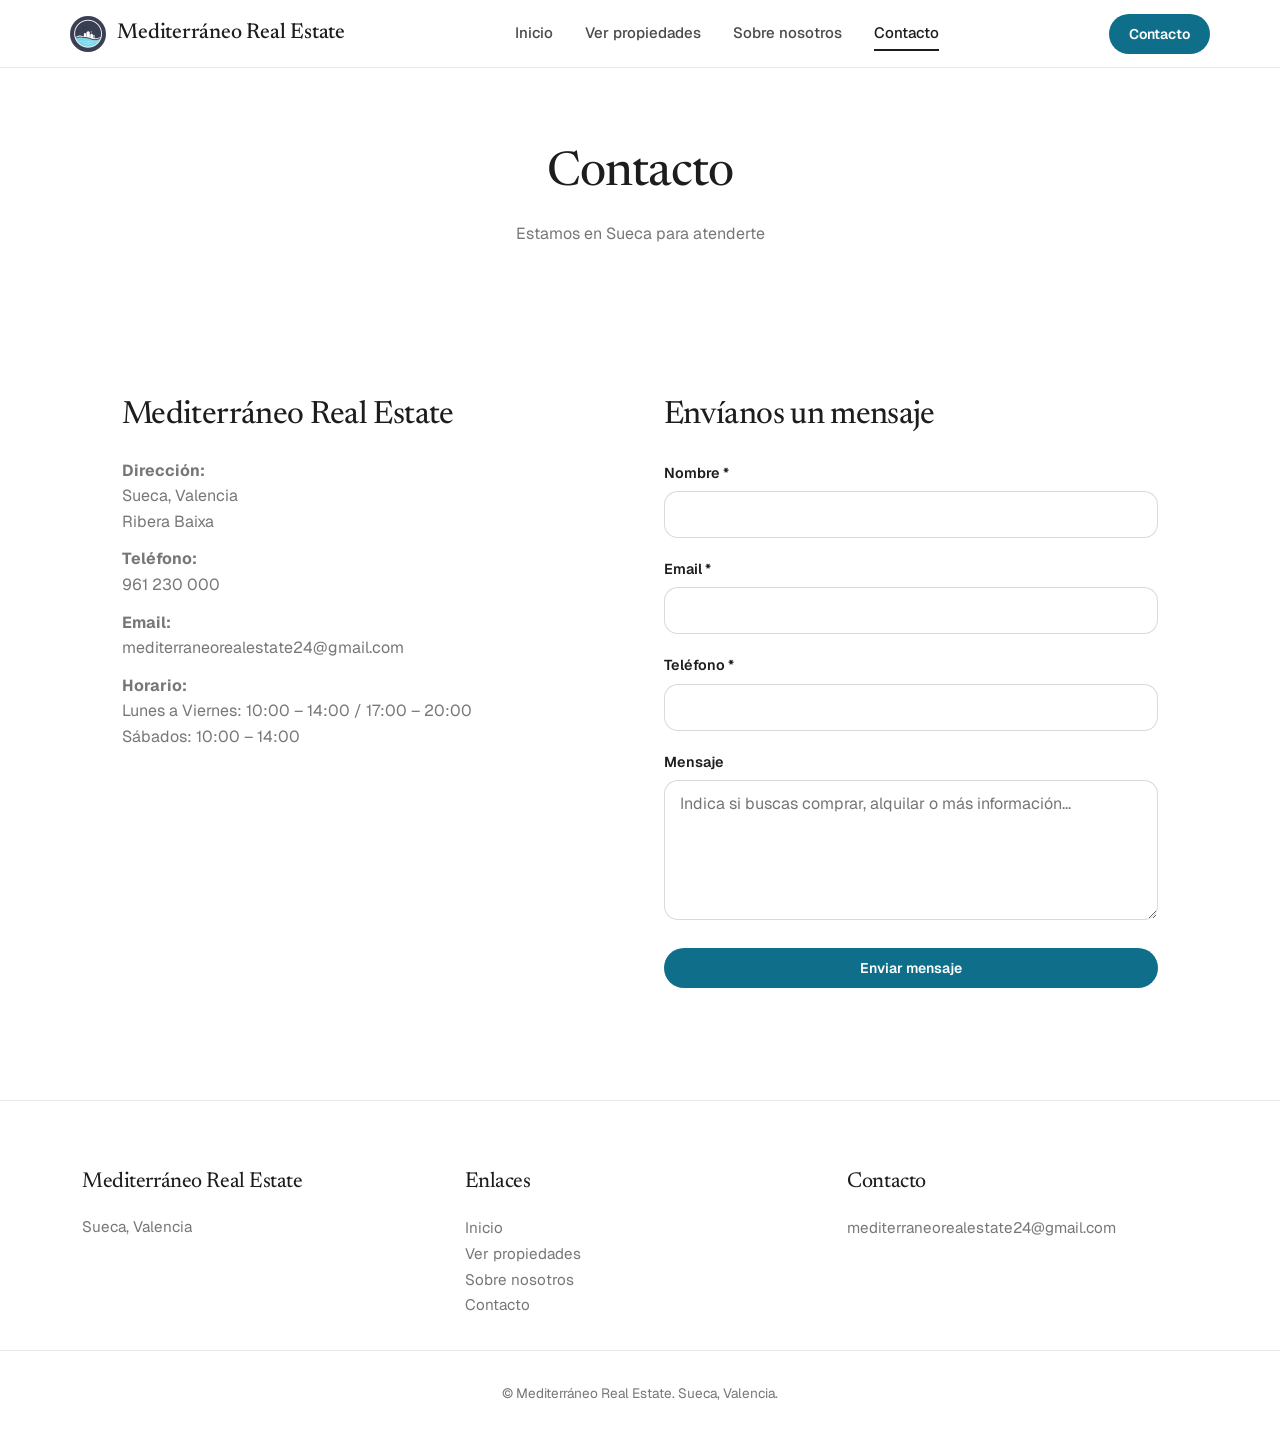
==== commit 25d6eacd: "Restyle the site to a Dillo-like layout with Newsreader and Geist. Use the house and interior photos" ====
--- a/contacto.html
+++ b/contacto.html
@@ -5,12 +5,12 @@
   <meta name="viewport" content="width=device-width, initial-scale=1.0">
   <title>Contacto | Mediterráneo Real Estate</title>
   <meta name="description" content="Contacta con Mediterráneo Real Estate en Sueca, Valencia.">
-  <link rel="canonical" href="https://mediterraneorealestate.netlify.app/contacto.html">
+  <link rel="canonical" href="https://inmobiliaria-sueca-mediterraneo-rea.vercel.app/contacto.html">
   <meta property="og:type" content="website">
-  <meta property="og:url" content="https://mediterraneorealestate.netlify.app/contacto.html">
+  <meta property="og:url" content="https://inmobiliaria-sueca-mediterraneo-rea.vercel.app/contacto.html">
   <meta property="og:title" content="Contacto | Mediterráneo Real Estate">
   <meta property="og:description" content="Contacta con Mediterráneo Real Estate en Sueca, Valencia.">
-  <meta property="og:image" content="https://mediterraneorealestate.netlify.app/assets/logo.png">
+  <meta property="og:image" content="https://inmobiliaria-sueca-mediterraneo-rea.vercel.app/assets/logo.png">
   <meta property="og:locale" content="es_ES">
   <meta name="twitter:card" content="summary_large_image">
   <meta name="twitter:title" content="Contacto | Mediterráneo Real Estate">
@@ -24,11 +24,11 @@
   </script>
   <link rel="preconnect" href="https://fonts.googleapis.com">
   <link rel="preconnect" href="https://fonts.gstatic.com" crossorigin>
-  <link href="https://fonts.googleapis.com/css2?family=Cormorant+Garamond:ital,wght@0,400;0,500;0,600;0,700;1,400&family=DM+Sans:wght@400;500;600;700&display=swap" rel="stylesheet">
+  <link href="https://fonts.googleapis.com/css2?family=Geist:wght@400;500;600&family=Newsreader:opsz,wght@6..72,400;6..72,500&display=swap" rel="stylesheet">
   <link rel="stylesheet" href="css/styles.css">
 </head>
-<body>
-  <header class="site-header">
+<body class="page-inner">
+  <header class="site-header is-solid">
     <div class="header-inner">
       <a href="index.html" class="logo-link">
         <img src="assets/logo.png" alt="Mediterráneo Real Estate">
@@ -40,7 +40,10 @@
         <a href="index.html#sobre">Sobre nosotros</a>
         <a href="contacto.html" class="active">Contacto</a>
       </nav>
-      <button class="nav-toggle" id="nav-toggle" aria-label="Abrir menú">☰</button>
+      <div class="header-actions">
+        <a href="#nombre" class="btn btn-primary header-cta">Contacto</a>
+        <button class="nav-toggle" id="nav-toggle" aria-label="Abrir menú">☰</button>
+      </div>
     </div>
   </header>
 
--- a/css/styles.css
+++ b/css/styles.css
@@ -1,14 +1,14 @@
 /* Mediterráneo Real Estate — Sueca, Valencia */
 
 :root {
-  --color-ink: #1e2a35;
-  --color-ink-2: rgba(30,42,53,0.78);
-  --color-muted: rgba(30,42,53,0.60);
+  --color-ink: #1d1d1f;
+  --color-ink-2: rgba(29,29,31,0.78);
+  --color-muted: rgba(29,29,31,0.60);
 
   --color-bg: #ffffff;
   --color-sand: #f4efe6;
   --color-mist: #f6f7f9;
-  --color-line: rgba(30,42,53,0.10);
+  --color-line: rgba(29,29,31,0.10);
 
   --color-accent: #0f6f8a;          /* mediterranean blue */
   --color-accent-2: #d9c7a0;        /* warm sand accent */
@@ -16,12 +16,13 @@
   --color-teal: #0b8a8a;
   --color-sunset: #d18d5f;
 
-  --font-sans: 'DM Sans', -apple-system, BlinkMacSystemFont, system-ui, sans-serif;
-  --font-display: 'Cormorant Garamond', Georgia, serif;
-  --radius: 0px;
-  --shadow: 0 10px 30px rgba(30,42,53,0.10);
-  --shadow-hover: 0 18px 48px rgba(30,42,53,0.14);
-  --shadow-soft: 0 8px 26px rgba(30,42,53,0.08);
+  --font-sans: 'Geist', -apple-system, BlinkMacSystemFont, system-ui, sans-serif;
+  --font-display: 'Newsreader', Georgia, serif;
+  --radius: 16px;
+  --radius-card: 28px;
+  --shadow: 0 10px 30px rgba(29,29,31,0.08);
+  --shadow-hover: 0 18px 48px rgba(29,29,31,0.12);
+  --shadow-soft: 0 8px 26px rgba(29,29,31,0.06);
 
   --ease-out: cubic-bezier(0.16, 1, 0.3, 1);
   --focus: 0 0 0 4px rgba(15,111,138,0.18);
@@ -41,10 +42,7 @@
   font-family: var(--font-sans);
   color: var(--color-ink);
   line-height: 1.6;
-  background:
-    radial-gradient(900px 500px at 10% 0%, rgba(15,111,138,0.10) 0%, rgba(15,111,138,0) 55%),
-    radial-gradient(900px 500px at 90% 10%, rgba(209,141,95,0.10) 0%, rgba(209,141,95,0) 55%),
-    var(--color-bg);
+  background: var(--color-bg);
 }
 
 img {
@@ -58,192 +56,224 @@
   text-decoration: none;
 }
 
-/* Header - white, minimal */
+/* Header — transparent over hero, solid after scroll */
 .site-header {
   position: fixed;
   top: 0;
   left: 0;
   right: 0;
   z-index: 100;
-  background: rgba(255,255,255,0.78);
-  border-bottom: 1px solid var(--color-line);
-  backdrop-filter: blur(10px);
-  -webkit-backdrop-filter: blur(10px);
+  background: transparent;
+  border-bottom: 1px solid transparent;
+  color: #fff;
+  transition: background 0.25s var(--ease-out), border-color 0.25s var(--ease-out), color 0.25s var(--ease-out);
+}
+
+.site-header.is-solid {
+  background: rgba(255,255,255,0.92);
+  border-bottom-color: var(--color-line);
+  color: var(--color-ink);
+  backdrop-filter: blur(12px);
+  -webkit-backdrop-filter: blur(12px);
 }
 
 .header-inner {
-  max-width: 1200px;
+  max-width: 1180px;
   margin: 0 auto;
-  padding: 0.5rem 1.25rem;
+  padding: 0.85rem 1.25rem;
   display: flex;
   align-items: center;
   justify-content: space-between;
-  gap: 2rem;
+  gap: 1.5rem;
 }
 
 .logo-link {
   display: flex;
   align-items: center;
-  gap: 0.75rem;
+  gap: 0.7rem;
 }
 
 .logo-link img {
-  height: 42px;
-  width: 42px;
+  height: 36px;
+  width: 36px;
   object-fit: cover;
-  border-radius: var(--radius);
-  box-shadow: 0 10px 22px rgba(30,42,53,0.14);
+  border-radius: 999px;
 }
 
 .logo-text {
   font-family: var(--font-display);
   font-weight: 500;
-  font-size: 1.15rem;
-  color: var(--color-ink);
-  letter-spacing: 0.04em;
+  font-size: 1.35rem;
+  letter-spacing: -0.01em;
+  color: inherit;
 }
 
 .nav-main {
   display: flex;
   align-items: center;
-  gap: 0.25rem;
+  gap: 2rem;
 }
 
 .nav-main a {
-  color: var(--color-ink-2);
+  color: inherit;
   font-weight: 500;
-  font-size: 0.95rem;
-  padding: 0.52rem 0.85rem;
-  border-radius: var(--radius);
-  transition: color 0.25s var(--ease-out), background 0.25s var(--ease-out);
+  font-size: 15px;
+  padding: 4px 0;
+  border-bottom: 2px solid transparent;
+  opacity: 0.8;
+  transition: opacity 0.25s var(--ease-out), border-color 0.25s var(--ease-out);
 }
 
 .nav-main a:hover,
 .nav-main a.active {
-  color: var(--color-ink);
-  background: rgba(30,42,53,0.06);
+  opacity: 1;
+  border-bottom-color: currentColor;
+  background: none;
+}
+
+.header-actions {
+  display: flex;
+  align-items: center;
+  gap: 0.75rem;
 }
 
 .nav-toggle {
   display: none;
   background: none;
   border: none;
-  color: var(--color-ink);
+  color: inherit;
   font-size: 1.5rem;
   cursor: pointer;
-  padding: 0.5rem;
-}
-
-/* Main content - offset for fixed header */
+  padding: 0.35rem;
+}
+
+/* Main sits under the overlay header */
 main {
-  padding-top: 88px;
-  min-height: calc(100vh - 88px);
+  min-height: 100vh;
+}
+
+.page-inner main {
+  padding-top: 72px;
 }
 
 .container {
   max-width: 1100px;
   margin: 0 auto;
-  padding: 0 1.5rem;
+  padding: 0 2rem;
 }
 
 .container-wide {
-  max-width: 1200px;
+  max-width: 1180px;
   margin: 0 auto;
-  padding: 0 1.5rem;
+  padding: 0 2rem;
 }
 
 /* Hero */
 .hero {
-  background: linear-gradient(180deg, rgba(244,239,230,0.94) 0%, rgba(255,255,255,0.98) 55%, rgba(255,255,255,1) 100%);
   color: var(--color-ink);
   padding: 4rem 0 5rem;
-  text-align: center;
   position: relative;
 }
 
 .hero.hero-with-bg {
   background:
-    linear-gradient(180deg, rgba(30,42,53,0.18) 0%, rgba(30,42,53,0.50) 55%, rgba(30,42,53,0.82) 100%),
-    url('https://images.unsplash.com/photo-1600585152220-90363fe7e115?w=2200&q=90') center/cover no-repeat;
-  min-height: 84vh;
+    linear-gradient(180deg, rgba(0,0,0,0.28) 0%, rgba(0,0,0,0.42) 100%),
+    url('../assets/house photo hero section.jpg') center/cover no-repeat;
+  min-height: 100vh;
   display: flex;
   align-items: center;
-  padding: 6rem 0 5rem;
+  padding: 7rem 2rem 4rem;
+}
+
+.hero-copy {
+  max-width: 720px;
+  padding-left: 1.25rem;
+}
+
+@media (min-width: 768px) {
+  .hero-copy {
+    padding-left: 2.5rem;
+  }
 }
 
 .hero h1 {
   font-family: var(--font-display);
-  font-size: clamp(2.25rem, 5.5vw, 3.5rem);
-  font-weight: 600;
-  letter-spacing: 0.02em;
-  margin-bottom: 1rem;
-  line-height: 1.15;
+  font-size: clamp(2.75rem, 7vw, 5rem);
+  font-weight: 450;
+  letter-spacing: -0.02em;
+  margin-bottom: 1.25rem;
+  line-height: 1.06;
 }
 
 .hero.hero-with-bg h1 {
-  font-weight: 500;
-  letter-spacing: 0.04em;
   color: #fff;
-  text-shadow: 0 18px 55px rgba(0,0,0,0.45);
 }
 
 .hero .subtitle {
-  font-size: 1.15rem;
+  font-size: 1.25rem;
   font-weight: 400;
-  opacity: 0.95;
+  line-height: 1.6;
   margin-bottom: 2rem;
-  max-width: 520px;
-  margin-left: auto;
-  margin-right: auto;
-  letter-spacing: 0.01em;
-}
-
-.hero.hero-with-bg .subtitle {
-  color: rgba(255,255,255,0.88);
+  max-width: 36rem;
+  color: rgba(255,255,255,0.85);
 }
 
 .hero-actions {
   display: flex;
   flex-wrap: wrap;
   gap: 1rem;
-  justify-content: center;
-}
-
-/* Buttons */
+}
+
+/* Buttons — Dillo pills, Mediterráneo color */
 .btn {
   display: inline-flex;
   align-items: center;
   justify-content: center;
-  gap: 0.5rem;
+  gap: 0.4rem;
+  font-family: var(--font-sans);
   font-weight: 600;
-  font-size: 0.95rem;
-  padding: 0.7rem 1.15rem;
-  border-radius: var(--radius);
-  transition: transform 0.25s var(--ease-out), box-shadow 0.25s var(--ease-out), background 0.25s var(--ease-out), color 0.25s var(--ease-out), border-color 0.25s var(--ease-out);
+  font-size: 14px;
+  line-height: 20px;
+  height: 40px;
+  padding: 10px 20px;
+  border-radius: 999px;
+  transition: transform 0.25s var(--ease-out), background 0.25s var(--ease-out), color 0.25s var(--ease-out);
   border: none;
   cursor: pointer;
+  text-decoration: none;
 }
 
 .btn-primary {
-  background: linear-gradient(135deg, rgba(15,111,138,0.95) 0%, rgba(11,138,138,0.90) 100%);
+  background: var(--color-accent);
   color: #fff;
 }
 
 .btn-primary:hover {
-  background: linear-gradient(135deg, rgba(17,134,166,0.98) 0%, rgba(11,138,138,0.96) 100%);
-  transform: translateY(-2px);
-  box-shadow: var(--shadow-hover);
+  background: var(--color-accent-hover);
+}
+
+.btn-light {
+  background: #fff;
+  color: var(--color-ink);
+}
+
+.btn-light:hover {
+  background: rgba(255,255,255,0.88);
+}
+
+.site-header.is-solid .header-cta.btn-light {
+  background: var(--color-accent);
+  color: #fff;
 }
 
 .btn-outline {
   background: transparent;
   color: var(--color-ink);
-  border: 1px solid rgba(30,42,53,0.22);
+  border: 1px solid rgba(29,29,31,0.18);
 }
 
 .btn-outline:hover {
-  border-color: rgba(30,42,53,0.28);
-  background: rgba(244,239,230,0.65);
+  background: rgba(29,29,31,0.04);
 }
 
 .btn-soft {
@@ -260,17 +290,21 @@
 /* Section titles */
 .section-title {
   font-family: var(--font-display);
-  font-size: clamp(1.9rem, 3.2vw, 2.5rem);
-  font-weight: 600;
-  color: var(--color-ink);
-  margin-bottom: 0.5rem;
-  letter-spacing: 0.02em;
+  font-size: clamp(2.25rem, 4vw, 3rem);
+  font-weight: 450;
+  color: var(--color-ink);
+  margin-bottom: 0.65rem;
+  letter-spacing: -0.02em;
+  line-height: 1.06;
+  text-align: center;
 }
 
 .section-subtitle {
   color: var(--color-muted);
-  font-size: 1rem;
-  margin-bottom: 2rem;
+  font-size: 1.05rem;
+  margin: 0 auto 2.75rem;
+  text-align: center;
+  max-width: 40rem;
 }
 
 /* Cards */
@@ -319,7 +353,7 @@
 .card-body h3 {
   font-family: var(--font-display);
   font-size: 1.35rem;
-  font-weight: 600;
+  font-weight: 700;
   color: var(--color-ink);
   margin-bottom: 0.5rem;
   letter-spacing: 0.02em;
@@ -332,28 +366,26 @@
 
 /* Home sections */
 .section {
-  padding: 3rem 0;
+  padding: 7rem 0;
 }
 
 .section-alt {
-  background:
-    radial-gradient(900px 380px at 15% 10%, rgba(15,111,138,0.10) 0%, rgba(15,111,138,0) 55%),
-    radial-gradient(900px 380px at 85% 10%, rgba(209,141,95,0.14) 0%, rgba(209,141,95,0) 55%),
-    linear-gradient(180deg, rgba(246,247,249,0.92) 0%, rgba(255,255,255,1) 100%);
+  background: #fff;
 }
 
 /* Footer */
 .site-footer {
-  background: var(--color-ink);
-  color: #fff;
-  padding: 3rem 0 2rem;
-  margin-top: 4rem;
+  background: #fff;
+  color: var(--color-ink);
+  padding: 4rem 0 2rem;
+  margin-top: 0;
+  border-top: 1px solid var(--color-line);
 }
 
 .footer-inner {
-  max-width: 1200px;
+  max-width: 1180px;
   margin: 0 auto;
-  padding: 0 1.5rem;
+  padding: 0 2rem;
   display: grid;
   grid-template-columns: repeat(auto-fit, minmax(200px, 1fr));
   gap: 2rem;
@@ -362,50 +394,47 @@
 
 .footer-inner h4 {
   font-family: var(--font-display);
-  font-size: 0.95rem;
-  font-weight: 500;
-  text-transform: uppercase;
-  letter-spacing: 0.12em;
+  font-size: 1.35rem;
+  font-weight: 450;
+  letter-spacing: -0.02em;
   margin-bottom: 1rem;
-  opacity: 0.9;
+  text-transform: none;
+  opacity: 1;
 }
 
 .footer-inner a,
 .footer-inner p {
-  color: rgba(255,255,255,0.75);
-  font-size: 0.9rem;
+  color: var(--color-muted);
+  font-size: 0.95rem;
   margin-bottom: 0.5rem;
 }
 
 .footer-inner a:hover {
-  color: rgba(217,199,160,0.95);
+  color: var(--color-ink);
 }
 
 .footer-bottom {
   text-align: center;
   padding-top: 2rem;
-  border-top: 1px solid rgba(255,255,255,0.1);
-  color: rgba(255,255,255,0.6);
+  border-top: 1px solid var(--color-line);
+  color: var(--color-muted);
   font-size: 0.85rem;
 }
 
 /* Page header (inner pages) */
 .page-header {
-  background:
-    radial-gradient(1200px 400px at 10% 20%, rgba(15,111,138,0.18) 0%, rgba(15,111,138,0) 55%),
-    radial-gradient(900px 380px at 90% 30%, rgba(217,199,160,0.24) 0%, rgba(217,199,160,0) 55%),
-    linear-gradient(180deg, rgba(244,239,230,0.9) 0%, rgba(255,255,255,1) 65%);
-  color: var(--color-ink);
-  padding: 3rem 0;
+  background: #fff;
+  color: var(--color-ink);
+  padding: 4rem 0 2rem;
   text-align: center;
-  border-bottom: 1px solid var(--color-line);
+  border-bottom: none;
 }
 
 .page-header h1 {
   font-family: var(--font-display);
-  font-size: clamp(1.9rem, 4vw, 2.75rem);
-  font-weight: 600;
-  letter-spacing: 0.03em;
+  font-size: clamp(2.25rem, 4vw, 3rem);
+  font-weight: 450;
+  letter-spacing: -0.02em;
 }
 
 .page-header p {
@@ -464,9 +493,9 @@
 .form-group input,
 .form-group textarea {
   width: 100%;
-  padding: 0.7rem 0.9rem;
-  border: 1px solid rgba(30,42,53,0.18);
-  border-radius: var(--radius);
+  padding: 0.75rem 0.95rem;
+  border: 1px solid rgba(29,29,31,0.16);
+  border-radius: 14px;
   font-family: inherit;
   font-size: 1rem;
   transition: border-color 0.25s var(--ease-out), box-shadow 0.25s var(--ease-out);
@@ -492,13 +521,14 @@
   align-items: start;
 }
 
-.contact-info h3 {
+.contact-info h3,
+.contact-form h3 {
   font-family: var(--font-display);
-  font-size: 1.5rem;
-  font-weight: 600;
+  font-size: 2rem;
+  font-weight: 450;
   color: var(--color-ink);
   margin-bottom: 1rem;
-  letter-spacing: 0.02em;
+  letter-spacing: -0.02em;
 }
 
 .contact-info p {
@@ -507,11 +537,11 @@
 }
 
 .contact-form {
-  background: rgba(244,239,230,0.55);
-  padding: 1.35rem;
-  border-radius: var(--radius);
-  border: 1px solid rgba(30,42,53,0.08);
-  box-shadow: var(--shadow-soft);
+  background: #fff;
+  padding: 0;
+  border-radius: 0;
+  border: none;
+  box-shadow: none;
 }
 
 /* Listings (Buy/Rent) */
@@ -555,9 +585,12 @@
     right: 0;
     background: #ffffff;
     flex-direction: column;
-    padding: 1rem;
+    align-items: flex-start;
+    gap: 0;
+    padding: 1rem 1.25rem 1.25rem;
     border-bottom: 1px solid var(--color-line);
-    box-shadow: 0 18px 40px rgba(30,42,53,0.10);
+    box-shadow: 0 18px 40px rgba(29,29,31,0.10);
+    color: var(--color-ink);
   }
 
   .nav-main.is-open {
@@ -568,12 +601,24 @@
     display: block;
   }
 
+  .header-cta {
+    display: none;
+  }
+
+  .logo-text {
+    display: none;
+  }
+
   .contact-layout {
     grid-template-columns: 1fr;
   }
 
-  .hero {
-    padding: 3rem 0 4rem;
+  .hero.hero-with-bg {
+    padding: 7rem 1.25rem 3.5rem;
+  }
+
+  .hero-copy {
+    padding-left: 0;
   }
 }
 
@@ -736,14 +781,14 @@
 .about-block {
   display: grid;
   grid-template-columns: 1fr 1fr;
-  gap: 2.2rem;
+  gap: 2.75rem;
   align-items: center;
-  padding: 1.15rem;
-  border-radius: var(--radius);
-  border: 1px solid rgba(30,42,53,0.10);
-  background: #fff;
-  box-shadow: var(--shadow-soft);
-  margin-bottom: 1.4rem;
+  padding: 0;
+  border-radius: 0;
+  border: none;
+  background: transparent;
+  box-shadow: none;
+  margin-bottom: 4rem;
 }
 
 .about-block:nth-child(even) .about-media {
@@ -751,10 +796,10 @@
 }
 
 .about-media {
-  border-radius: var(--radius);
+  border-radius: var(--radius-card);
   overflow: hidden;
-  border: 1px solid rgba(30,42,53,0.10);
-  background: rgba(244,239,230,0.45);
+  border: none;
+  background: #f4f4f5;
 }
 
 .about-media img {
@@ -767,9 +812,10 @@
 
 .about-copy h3 {
   font-family: var(--font-display);
-  font-size: 1.85rem;
-  letter-spacing: 0.02em;
-  margin-bottom: 0.5rem;
+  font-size: clamp(1.75rem, 2.6vw, 2.25rem);
+  font-weight: 450;
+  letter-spacing: -0.02em;
+  margin-bottom: 0.75rem;
 }
 
 .about-copy p {
@@ -1280,89 +1326,90 @@
   }
 }
 
-/* Ver viviendas — platform links */
-.section-compact {
-  padding: 2rem 0;
-}
-
-.section-compact .container {
-  text-align: center;
-}
-
-.section-compact .section-title {
-  margin-bottom: 1.25rem;
-}
-
-.platform-grid {
-  display: inline-flex;
-  flex-wrap: nowrap;
-  justify-content: center;
-  align-items: stretch;
+/* Ver propiedades — two photo cards */
+.section-propiedades {
+  background: #fff;
+}
+
+.prop-cards {
+  display: grid;
+  grid-template-columns: 1fr 1fr;
   gap: 1.25rem;
-  width: 100%;
-}
-
-.platform-btn {
+}
+
+.prop-card {
+  position: relative;
   display: flex;
   flex-direction: column;
-  align-items: center;
-  justify-content: center;
-  gap: 0.5rem;
-  width: 160px;
-  height: 120px;
-  padding: 1.25rem;
-  cursor: pointer;
-  background: rgba(255, 255, 255, 0.92);
-  border: 1px solid var(--color-line);
-  box-shadow: var(--shadow-soft);
-  transition:
-    transform 0.3s var(--ease-out),
-    box-shadow 0.3s var(--ease-out),
-    border-color 0.3s var(--ease-out),
-    background 0.3s var(--ease-out);
-}
-
-.platform-btn:hover {
-  transform: translateY(-6px) scale(1.02);
-  border-color: rgba(15, 111, 138, 0.35);
-  background: #fff;
-  box-shadow: var(--shadow-hover);
-}
-
-.platform-btn:active {
-  transform: translateY(-2px) scale(0.98);
-  box-shadow: var(--shadow-soft);
-}
-
-.platform-btn:focus-visible {
-  outline: none;
-  box-shadow: var(--focus), var(--shadow-soft);
-}
-
-.platform-btn img {
-  width: auto;
-  max-width: 120px;
-  height: 48px;
-  object-fit: contain;
-  margin: auto;
-  border-radius: 12px;
-}
-
-.platform-name {
-  font-size: 0.85rem;
-  font-weight: 600;
-  color: var(--color-ink-2);
-  min-height: 1.2em;
-  text-align: center;
-}
-
-@media (max-width: 640px) {
-  .platform-grid {
-    flex-wrap: wrap;
-  }
-
-  .platform-btn {
-    width: 140px;
-    height: 110px;
-  }
-}
+  justify-content: flex-end;
+  align-items: flex-start;
+  min-height: 420px;
+  padding: 40px;
+  border-radius: var(--radius-card);
+  overflow: hidden;
+  color: #fff;
+  background-size: cover;
+  background-position: center;
+}
+
+.prop-card::before {
+  content: "";
+  position: absolute;
+  inset: 0;
+  background: linear-gradient(180deg, rgba(0,0,0,0.15) 20%, rgba(0,0,0,0.62) 100%);
+}
+
+.prop-card > * {
+  position: relative;
+  z-index: 1;
+}
+
+.prop-card--exterior {
+  background-image: url('../assets/house photo hero section.jpg');
+}
+
+.prop-card--interior {
+  background-image: url('../assets/hero-interior.jpg');
+}
+
+.prop-card h3 {
+  font-family: var(--font-display);
+  font-size: clamp(2rem, 3vw, 2.75rem);
+  font-weight: 450;
+  letter-spacing: -0.02em;
+  line-height: 1.08;
+  margin-bottom: 0.65rem;
+  color: #fff;
+}
+
+.prop-card p {
+  max-width: 28ch;
+  margin-bottom: 1.35rem;
+  color: rgba(255,255,255,0.88);
+  font-size: 1.05rem;
+  line-height: 1.5;
+}
+
+.prop-card .btn {
+  pointer-events: none;
+}
+
+@media (max-width: 760px) {
+  .prop-cards {
+    grid-template-columns: 1fr;
+  }
+
+  .prop-card {
+    min-height: 360px;
+    padding: 28px;
+  }
+
+  .about-block {
+    grid-template-columns: 1fr;
+    gap: 1.5rem;
+  }
+
+  .about-block:nth-child(even) .about-media {
+    order: 0;
+  }
+}
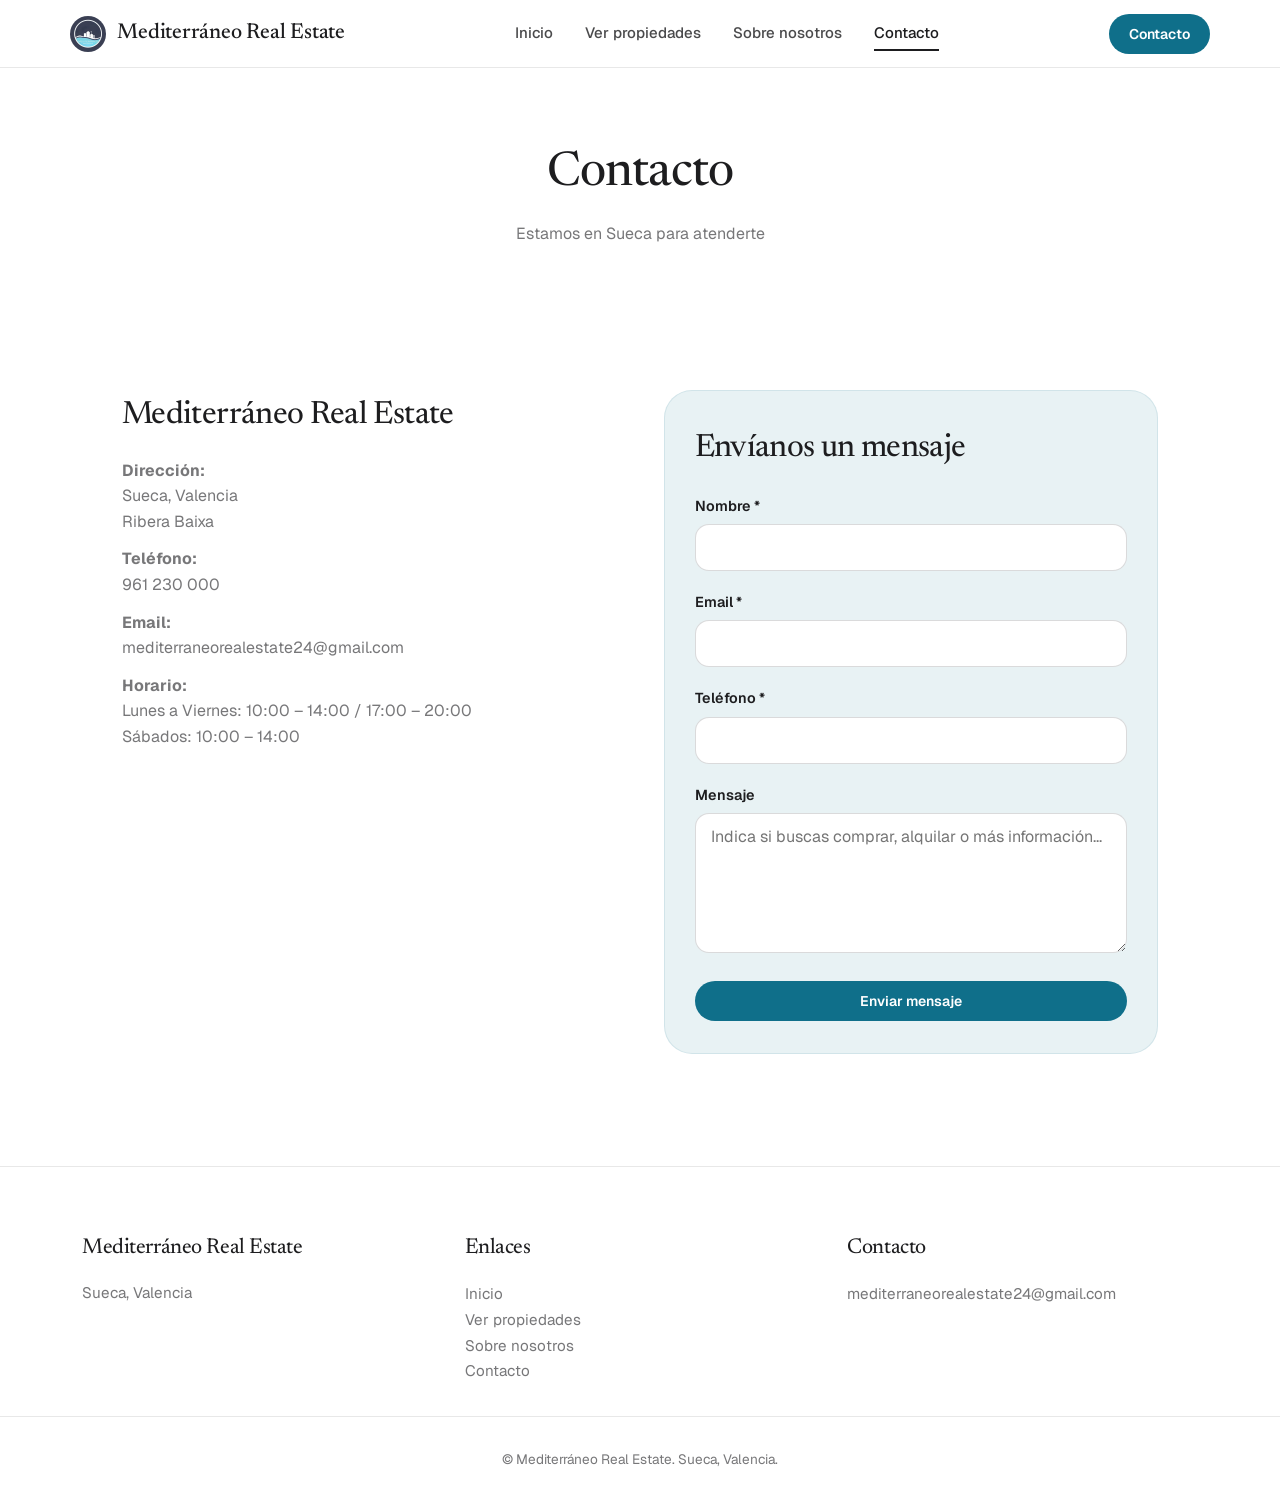
==== commit b4e1af6b: "Point canonical URLs and docs at mediterraneorealestate.vercel.app. Co-authored-by: Cursor <cursorag" ====
--- a/contacto.html
+++ b/contacto.html
@@ -3,18 +3,22 @@
 <head>
   <meta charset="UTF-8">
   <meta name="viewport" content="width=device-width, initial-scale=1.0">
-  <title>Contacto | Mediterráneo Real Estate</title>
-  <meta name="description" content="Contacta con Mediterráneo Real Estate en Sueca, Valencia.">
-  <link rel="canonical" href="https://inmobiliaria-sueca-mediterraneo-rea.vercel.app/contacto.html">
+  <title>Contacto | Inmobiliaria en Sueca | Mediterráneo Real Estate</title>
+  <meta name="description" content="Contacta con Mediterráneo Real Estate en Sueca, Valencia. Te ayudamos a comprar, vender o alquilar vivienda en la Ribera Baixa.">
+  <link rel="canonical" href="https://mediterraneorealestate.vercel.app/contacto.html">
+  <link rel="icon" href="assets/logo.png" type="image/png">
+  <meta name="robots" content="index, follow">
   <meta property="og:type" content="website">
-  <meta property="og:url" content="https://inmobiliaria-sueca-mediterraneo-rea.vercel.app/contacto.html">
-  <meta property="og:title" content="Contacto | Mediterráneo Real Estate">
-  <meta property="og:description" content="Contacta con Mediterráneo Real Estate en Sueca, Valencia.">
-  <meta property="og:image" content="https://inmobiliaria-sueca-mediterraneo-rea.vercel.app/assets/logo.png">
+  <meta property="og:url" content="https://mediterraneorealestate.vercel.app/contacto.html">
+  <meta property="og:title" content="Contacto | Inmobiliaria en Sueca | Mediterráneo Real Estate">
+  <meta property="og:description" content="Contacta con Mediterráneo Real Estate en Sueca, Valencia. Compra, venta y alquiler en la Ribera Baixa.">
+  <meta property="og:image" content="https://mediterraneorealestate.vercel.app/assets/house%20photo%20hero%20section.jpg">
   <meta property="og:locale" content="es_ES">
   <meta name="twitter:card" content="summary_large_image">
-  <meta name="twitter:title" content="Contacto | Mediterráneo Real Estate">
+  <meta name="twitter:title" content="Contacto | Inmobiliaria en Sueca | Mediterráneo Real Estate">
   <meta name="twitter:description" content="Contacta con Mediterráneo Real Estate en Sueca, Valencia.">
+  <meta name="twitter:image" content="https://mediterraneorealestate.vercel.app/assets/house%20photo%20hero%20section.jpg">
+  <meta name="google-site-verification" content="xjPWFz6WiMaqHsyB6b5mpIM9uDtSvD6fjBPF5hMVsT4">
   <script async src="https://www.googletagmanager.com/gtag/js?id=G-HPLTVZCX7P"></script>
   <script>
     window.dataLayer = window.dataLayer || [];
--- a/css/styles.css
+++ b/css/styles.css
@@ -188,6 +188,39 @@
 .hero-copy {
   max-width: 720px;
   padding-left: 1.25rem;
+}
+
+.hero-copy h1,
+.hero-copy .subtitle,
+.hero-copy .btn {
+  animation: heroSlideIn 0.9s var(--ease-out) both;
+}
+
+.hero-copy .subtitle {
+  animation-delay: 0.14s;
+}
+
+.hero-copy .btn {
+  animation-delay: 0.28s;
+}
+
+@keyframes heroSlideIn {
+  from {
+    opacity: 0;
+    transform: translateX(-40px);
+  }
+  to {
+    opacity: 1;
+    transform: translateX(0);
+  }
+}
+
+@media (prefers-reduced-motion: reduce) {
+  .hero-copy h1,
+  .hero-copy .subtitle,
+  .hero-copy .btn {
+    animation: none;
+  }
 }
 
 @media (min-width: 768px) {
@@ -537,11 +570,16 @@
 }
 
 .contact-form {
-  background: #fff;
-  padding: 0;
-  border-radius: 0;
-  border: none;
+  background: #e8f2f4;
+  padding: 2rem 1.85rem;
+  border-radius: var(--radius-card);
+  border: 1px solid rgba(15, 111, 138, 0.10);
   box-shadow: none;
+}
+
+.contact-form input,
+.contact-form textarea {
+  background: #fff;
 }
 
 /* Listings (Buy/Rent) */
